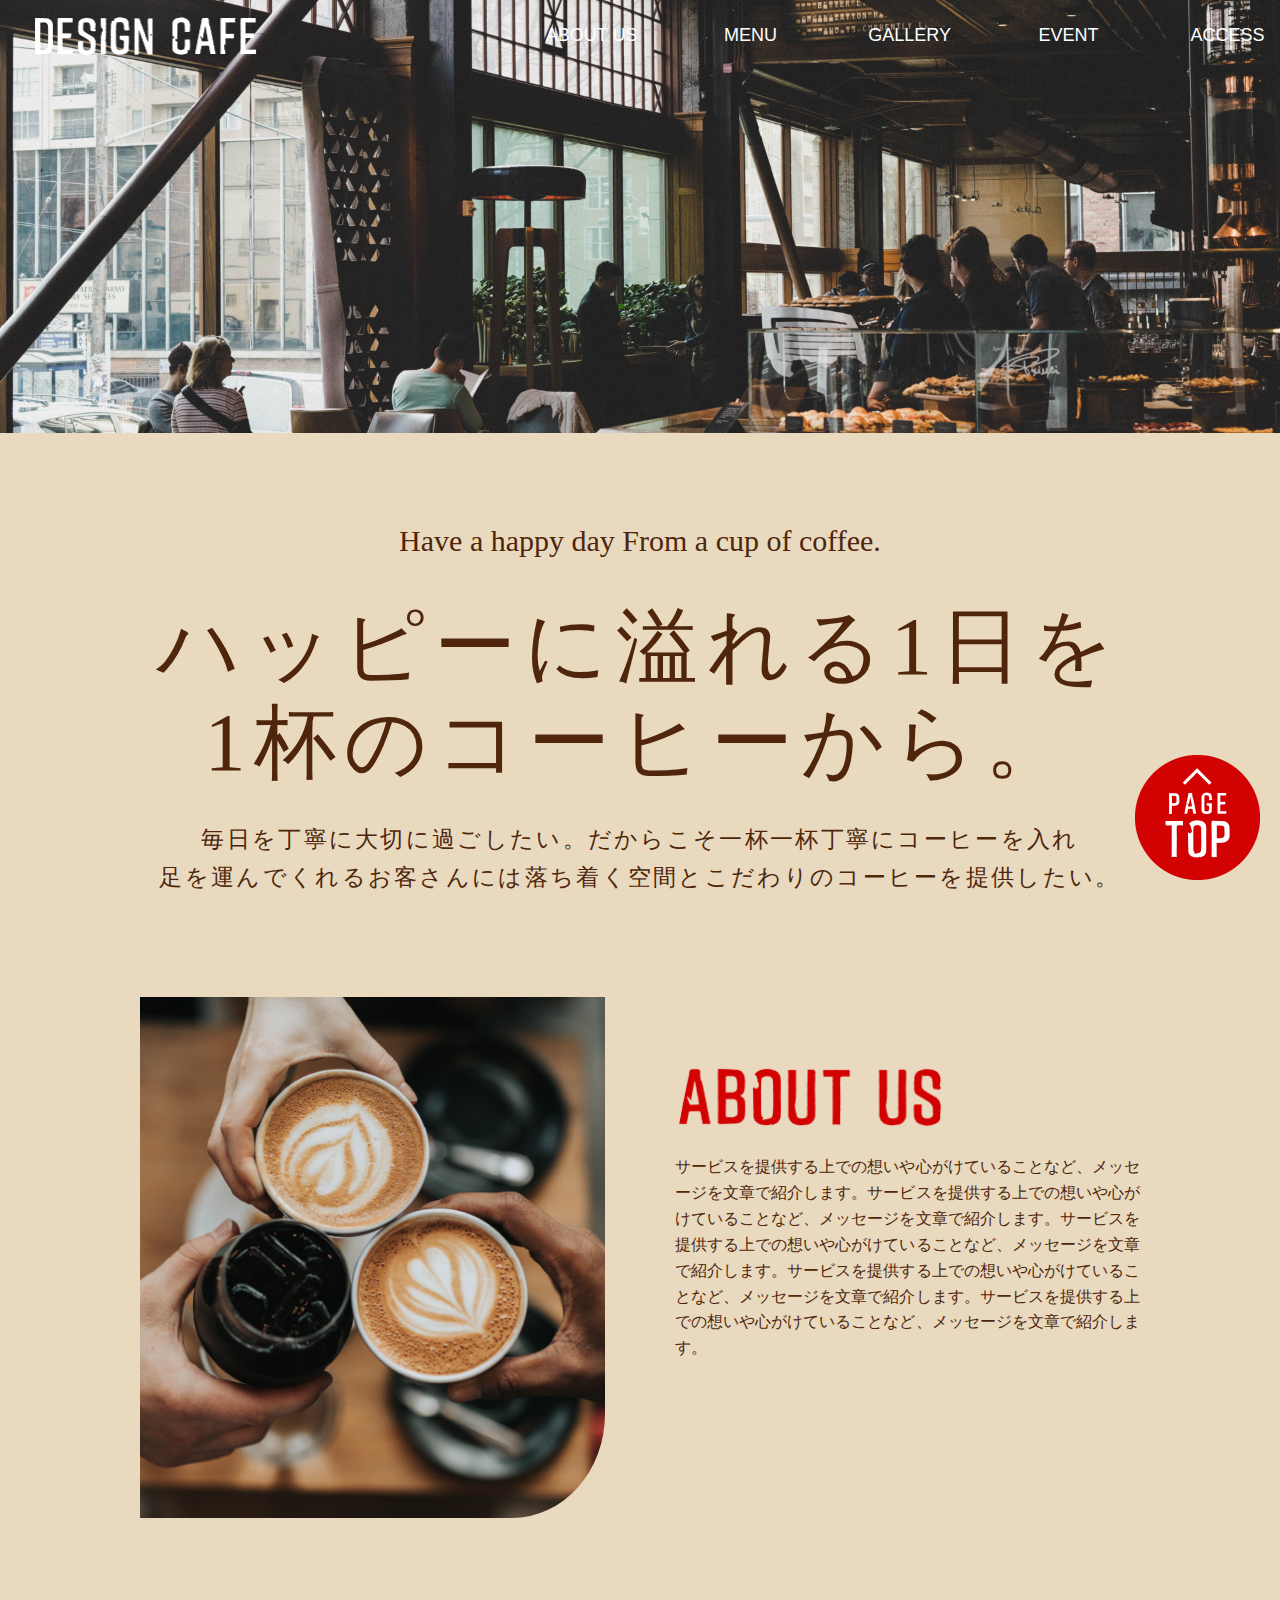
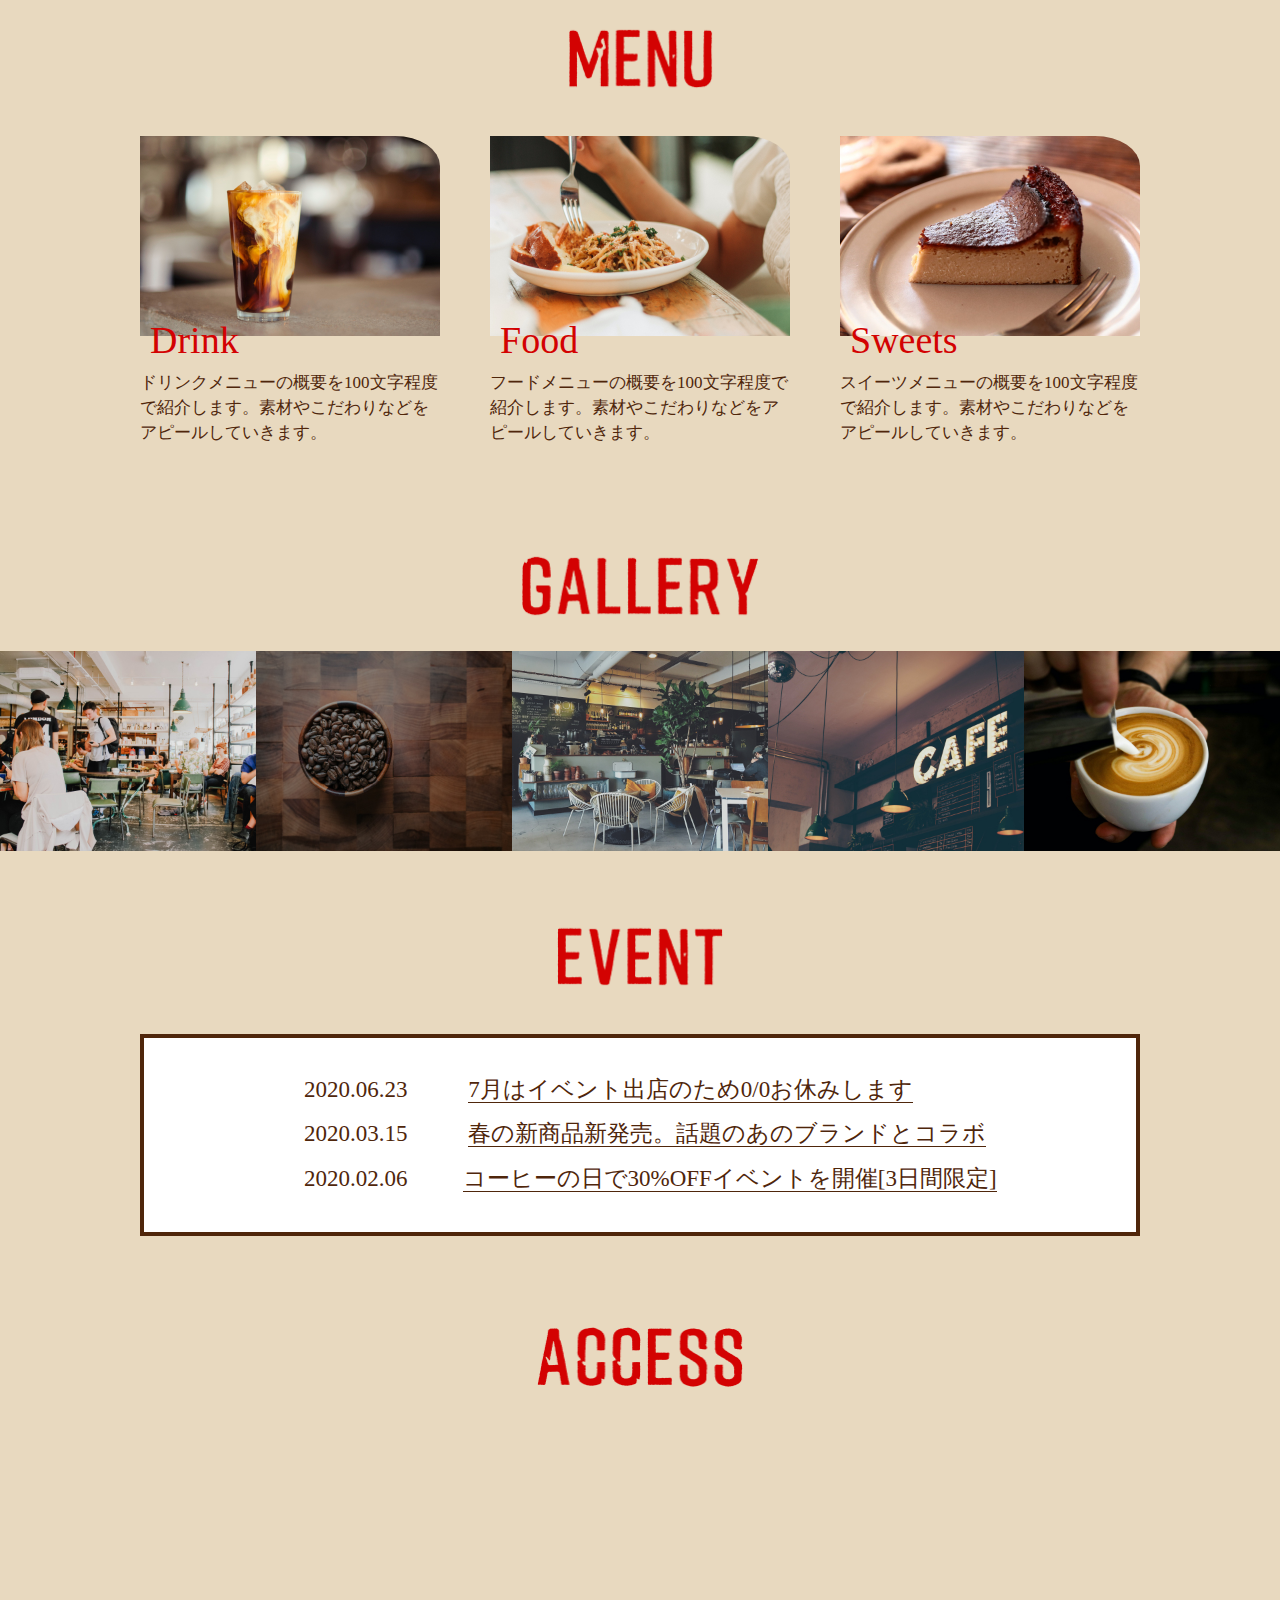
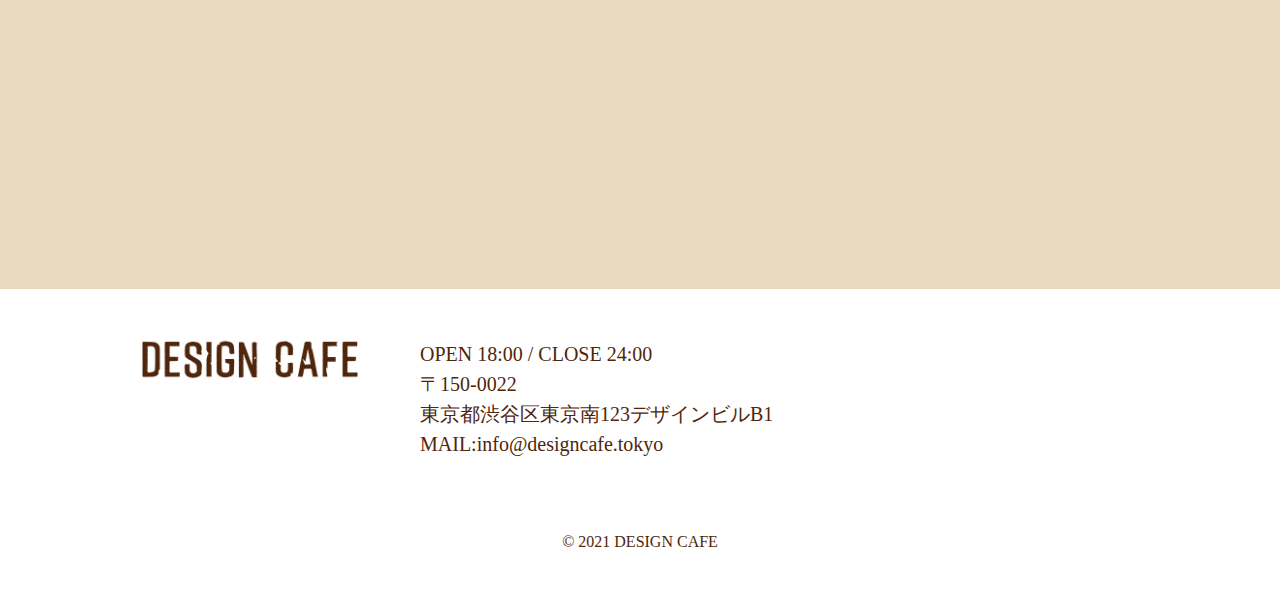
==== cafesiteのコピー/index.html @ a4ca1fa0 "課題" ====
<!DOCTYPE html>
<html lang="ja">
<head>
    <meta charset="UTF-8">
    <meta name="viewport" content="width=device-width, initial-scale=1.0">
    <link rel="stylesheet" href="css/style.css">
    <script src="https://ajax.googleapis.com/ajax/libs/jquery/3.7.1/jquery.min.js"></script>
    <title>カフェサイト</title>
</head>
<body>
    <header class="header" id="headertop">
        <div class="header-wrap">
        <h1 class="logo"><img src="images/design_cafe_logo_header@2x.png" alt="カフェサイト"></h1>
        <nav class="pc-nav">
            <ul>
                <li><a href="">ABOUT US</a></li>
                <li><a href="">MENU</a></li>
                <li><a href="">GALLERY</a></li>
                <li><a href="">EVENT</a></li>
                <li><a href="">ACCESS</a></li>
            </ul>
        </nav>

        <div class="hamberger"><span></span></div>
        <nav class="sp-nav">
            <ul>
                <li><a href="">ABOUT US</a></li>
                <li><a href="">MENU</a></li>
                <li><a href="">GALLERY</a></li>
                <li><a href="">EVENT</a></li>
                <li><a href="">ACCESS</a></li>
            </ul>
        </nav>
    </div>
    <div class="slider">
        <p><picture>
            <source srcset="images/sp_main_vs@2x-100.jpg" media="(max-width: 767px)">
             <img src="images/pc_first-100.jpg" alt="デザインカフェ　店内の様
        子">
        </picture>
        </p>
    </div>
    </header>
    <div class="container">
        <div class="fixed">
            <a href="#headertop"><img src="images/to_top@2x.png" alt=""></a>
        </div>
        <section class="happy">
            <p class="happy1">Have a happy day From a cup of coffee.</p>
            <h2>ハッピーに溢れる1日を<br>1杯のコーヒーから。</h2>
            <p class="happy2">毎日を丁寧に大切に過ごしたい。<br class="happybr">だからこそ一杯一杯丁寧にコーヒーを入れ<br>
                足を運んでくれるお客さんには落ち着く空間と<br class="happybr">こだわりのコーヒーを提供したい。</p>
        </section>

        <section class="about">
            <h3><img src="images/about_us@2x.png" alt=""></h3>
             <div class="aboutimg"><img src="images/pc_about-100.jpg" alt=""></div>
                <div class="aboutwrap"> 
                    <h2><img src="images/about_us@2x.png" alt=""></h2>
                    <h3>私たちが提供する<br>こだわりのコーヒー</h3>
                    <p>サービスを提供する上での想いや心がけていることなど、メッセージを文章で紹介します。サービスを提供する上での想いや心がけていることなど、メッセージを文章で紹介します。サービスを提供する上での想いや心がけていることなど、メッセージを文章で紹介します。サービスを提供する上での想いや心がけていることなど、メッセージを文章で紹介します。サービスを提供する上での想いや心がけていることなど、メッセージを文章で紹介します。</p>
                </div>
        </section>

        <section class="menu">
            <div class="menuwrap">
                <h2 class="menuimg"><img src="images/menu@2x.png" alt=""></h2>
                <div class="menucontainer">
                    <div class="drinkmenu">
                    <img  src="images/drink_sp@2x-100.jpg" alt="">
                    <h3>Drink</h3>
                    <p>ドリンクメニューの概要を100文字程度で紹介します。素材やこだわりなどをアピールしていきます。</p>
                    </div>
                    <div class="foodmenu">
                    <img src="images/food_sp@2x-100.jpg" alt="">
                    <h3>Food</h3>
                    <p>フードメニューの概要を100文字程度で紹介します。素材やこだわりなどをアピールしていきます。</p>
                    </div>
                    <div class="sweetsmenu">
                    <img src="images/cake_sp@2x-100.jpg" alt="">
                    <h3>Sweets</h3>
                    <p>スイーツメニューの概要を100文字程度で紹介します。素材やこだわりなどをアピールしていきます。</p>
                    </div>
                </div>
            </div>
        </section>
     </div>
        <section class="gallery">
            <h2 class="galleryimg"><img src="images/gallery@2x.png" alt=""></h2>
                <div class="gallerywrap">
                    <img src="images/pc_gallary_05-100.jpg" alt="">
                    <img src="images/pc_gallary_04-100.jpg" alt="">
                    <img src="images/pc_gallary_03-100.jpg" alt="">
                    <img src="images/pc_gallary_02-100.jpg" alt="">
                    <img src="images/pc_gallary_01-100.jpg" alt="">
                </div>
        </section>
        <div class="container">
        <section class="event">
            <h2 class="eventimg"><img src="images/event@2x.png" alt=""></h2>
            <div class="eventwrap">
                <ul class="eventul">
                    <li>2020.06.23 <span>7月はイベント出店のため0/0...</span></li>
                    <li>2020.03.15 <span>春の新商品新発売。話題のあのブランド...</span>  </li>
                    <li>2020.02.06<span>コーヒーの日で30%OFFイベントを...</span></li>
                </ul>
                <ul>
                    <li >2020.06.23 <span>7月はイベント出店のため0/0お休みします</span></li>
                    <li >2020.03.15 <span>春の新商品新発売。話題のあのブランドとコラボ</span>  </li>
                    <li >2020.02.06<span>コーヒーの日で30%OFFイベントを開催[3日間限定]</span></li>
                </ul>  
                
            </div>
        </section>
  </div>
 <section class="acccess">
            <h2 class="acccessimg"><img src="images/access@2x.png" alt=""></h2>
            <iframe src="https://www.google.com/maps/embed?pb=!1m14!1m8!1m3!1d13070.159465931658!2d135.7566536!3d35.0182218!3m2!1i1024!2i768!4f13.1!3m3!1m2!1s0x6001087ea1a7e445%3A0x91e4b930ada893e8!2z5Lqs6YO944Kr44Os44O86KO95L2c5omAIOOCq-ODquODqw!5e0!3m2!1sja!2sjp!4v1720626451304!5m2!1sja!2sjp" width="600" height="450" style="border:0;" allowfullscreen="" loading="lazy" referrerpolicy="no-referrer-when-downgrade"></iframe>
        </section>


     <footer class="footer">
        <div class="footerback">
        <div class="footerwrap">
            <img class="footerimg" src="images/design_cafe_logo_footer@2x.png" alt="">
            <ul class="footerul">
                <li>OPEN 18:00 / CLOSE 24:00</li>
                <li>〒150-0022</li>
                <li>東京都渋谷区東京南123デザインビルB1</li>
                <li>MAIL:info@designcafe.tokyo</li>
            </ul>
        </div>
    </div>
        <p class="designcafe">© 2021 DESIGN CAFE</p>
        </footer>
        <script>
            $(function() {
                $(".hamberger").on("click", function () {
                    $(".sp-nav").fadeToggle();
                    $(".hamberger").toggleClass("open");
                });
            });
        </script>
</body>
</html>
---- cafesiteのコピー/css/style.css ----
@charset "utf-8";
html,
body,
header,
footer,
main,
section,
h1,
h2,
h3,
ul,
li,
p,
dl,
dt,
dd {
    margin: 0;
    padding: 0;
    line-height: 1;
    color: #4f260b;
    font-family: "游明朝", YuMincho, "Hiragino Mincho ProN W3",
        "ヒラギノ明朝 ProN W3", "Hiragino Mincho ProN", "HG明朝E", "ＭＳ Ｐ明朝",
        "ＭＳ 明朝", serif;
    font-feature-settings: "palt";
}

a {
    /*下線を消す*/
    text-decoration: none;
    /*色を消す*/
    color: inherit;
    transition: 0.3s;
}

a:hover {
    opacity: 0.7;
}

ul {
    /*左の「・」を消す*/
    list-style: none;
}

img {
    max-width: 100%;
    vertical-align: bottom;
    border: none;
}

body {
    background-color: #e8d9bf;
}


/* ヘッダー */

.header {
    position: relative;
}

.header-wrap {
    display: flex;
    justify-content: space-between;
    align-items: center;
    padding-left: 2.51%;
    padding-top: 10px;
    position: absolute;
    top: 0;
    left: 0;
    width: 100%;
    box-sizing: border-box;
}

.logo {
    width: 226.7px;
}

.pc-nav ul {
    display: flex;
}

.pc-nav ul li {
    width: 104.99px;
    font-size: 18px;
    color: #fff;
    text-align: center;
    font-family:  "游ゴシック体", YuGothic, "游ゴシック Medium",
    "Yu Gothic Medium", "游ゴシック", "Yu Gothic", sans-serif;;
    margin-right: 54px;


}

.pc-nav ul li:last-child {
    margin-right: 0;
}

.slider img {
    width: 100%;
}





/* コンテナー */
.container {
    max-width: 1000px;
    padding:0 10px;
    margin: 0 auto;
    font-feature-settings: "palt";
    font-family: 游明朝体;

}

.fixed {
    width: 125px;
    height: 125px;
    position: fixed;
    bottom: 20px;
    right: 20px;
}

/* ハッピー */

.happy {
    padding-top: 50px;
    text-align: center;
    display: block;
    
    
}



 .happy1 {
    font-size: 30px;
    line-height: 3.86;
   

}

.happy h2 {
    line-height: 1.17;
    letter-spacing: 0.1em;
    font-size: 82px;
    font-weight: lighter;
    

}

.happy2 {
    margin-top: 30px;
    font-size: 23px;
    line-height: 1.65;
    letter-spacing: 0.1em;

}   
.happybr {
    display: none;
}
/* アバウト */

.about {
    margin-top: 100px;
    display: flex;
    margin-bottom: 100px;
}

.aboutimg img {
    width: 100%;
    height: 100%;
    border-bottom-right-radius: 20%;
}

.aboutwrap {
    width: 50%;
    margin-left: 70px;
    margin-top: 60px;
    
}

.aboutwrap img {
    width: 270px;
    
}

.aboutwrap h3 {
    font-size: 44px;
    line-height: 1.5;
    font-weight: lighter;
    margin-top: 51px;
}

.aboutwrap p {
    font-size: 16px;
    line-height: 1.62;
    margin:20px 0 30px 0;
    text-align: justify;
}

.about h3 {
    display: none;
}

/* メニュー */
.menu img {
    display: block;
    border-top-right-radius: 15%;
}

.menu h3 {
    color: #d30202;
    font-size: 38px;
    font-weight: lighter;
    margin-top: -15px;
    margin-left: 10px;
}

.menu p {
    margin-top: 12px;
    font-size: 17px;
    line-height: 1.47;
}
/* .menuwrap {
    flex-direction: column;
} */

.menuimg img{
    width: 151px;
    height: 78px;
    margin: 0 auto;
}

.menucontainer {
    display: flex;
    margin-top: 40px;
   
}

.drinkmenu {
    width: 30%;
}
.foodmenu {
    width: 30%;
    padding-left: 50px;
}
.sweetsmenu {
    width: 30%;
    padding-left: 50px;
}

/* ギャラリー */

.gallery {
    
    margin-top: 100px;  
    margin-bottom: 65px;  
   
}
.galleryimg {
    width: 245px;
    height: 75px;
    margin: 0 auto;
}


.gallerywrap {
    display: flex;
    margin-top: 30px;
   
   
}

.gallerywrap img {
    width: 20%;
   
}

/* .gallerywrap {
    position: relative;
    

}

.gallerywrap::after {
    position: absolute;
    top: 50%;
    bottom: 50%;
    content: "";
    display: block;
    width: 8px;
    height: 8px;
    border-top: 2px solid #333;
    border-right: 2px solid #333;
    transform: rotate(45deg);
    z-index: 1000;
    background-color: #d30202;
} */



/* イベント */

.eventul li {
    display: none;
}


.eventwrap {
    border: 4px solid #4f260b;
    flex-direction: column;
    margin-top: 40px;
    background-color: #ffffff;
    border-spacing: 0;
}

.eventimg {
    width: 173px;
    height: 78px;
    margin: 0 auto;
}

.eventwrap ul{
    display: flex;
    flex-wrap: wrap;

}

.eventwrap li {
    padding-left: 160px;
    text-align: center;
    font-size: 23px;
    line-height: 1.95;
    font-weight: lighter;
}
.eventwrap  li span {
    margin: 20px 0px 0px 55px;
    width: 70%;
    font-size: 23px;
    line-height: 1.95;
    font-weight: lighter;
    border-bottom: 1px solid #4f260b;
   
}

.eventwrap li:first-child {
    padding-top: 30px;
}

.eventwrap li:last-child {
    padding-bottom: 30px;
}

/* .eventwrap li:last-child {
    text-decoration: underline;
    padding-left: 50px;
} 


.eventtable td {
    text-decoration: underline;
    font-size: 23px;
    line-height: 1.95;
    font-weight: lighter;
} */


/* アクセス */
.acccess {
    margin-top: 80px;
}

.acccessimg {
    width: 213px;
    height: 78px;
    margin: 0 auto;
}

.acccess iframe {
    margin-top: 45px;
    display: block;
    width: 100%;
  
}

/* フッター */

.footer {
   margin: 0 auto;
   background-color: #ffffff;
   padding: 0 10px;

}
.footerback {
    width: 1000px;
    margin: 0 auto;
    background-color: #ffffff;
}
.footerimg {
    display: block;
    width: 220px;
    color: black;
    
}
.footerwrap {
    padding-top: 45px;
    margin-bottom: 30px;
    display: flex;
    align-items: flex-start;
}

.footer ul {
    font-size: 20px;
    line-height: 1.95;
    font-weight: lighter;
    margin-left: 60px;
 
}

.footer li{
    padding-top: 10px;
}


.designcafe {
    margin: 0 auto;
    width: 1000px;
    text-align: center;
    padding:50px 0;
}

.sp-nav {
    display: none;
}

.hamberger {
    display: none;
}

@media screen and (max-width:1100px) {
    .pc-nav {
        display: none;

    }

    .hamberger {
        display: block;
        cursor: pointer;
        position: absolute;
        top: 10px;
        right: 20px;
        height: 33px;
        z-index: 9999;
    }

    .hamberger span {
        width: 33px;
        height: 2px;
        background: #fff;
        display: block;
        position: relative;
        top: 10px;
        transition: 0.3s;
       }

    .hamberger span::before,
    .hamberger span::after {
        content: "";
        width: 33px;
        height: 2px;
        background: #fff;
        display: block;
        position: absolute;
        transition: 0.3s;
    }

    .hamberger span::before {
        bottom: 10px;
    }

    .hamberger span::after {
        top: 10px;
    }

    .open  span {
        background: transparent;
    }

    .open span::before {
        bottom: 0;
        transform: rotate(45deg);
    }

    .open span::after {
        top: 0;
        transform: rotate(135deg);
    }

    .sp-nav {
        height: 100vh;
        width: 100%;
        position: absolute;
        top: 0;
        left: 0;
        background: rgba(0, 0, 0, 0.7);

    }
    .sp-nav ul {
        height: 100%;
        display: flex;
        flex-direction: column;
        justify-content: center;
    }

    .sp-nav ul li a {
        display: block;
        padding: 10px 0;
        font-size: 18px;
        color: #fff;
        text-align: center;
        font-family:  "游ゴシック体", YuGothic, "游ゴシック Medium",
        "Yu Gothic Medium", "游ゴシック", "Yu Gothic", sans-serif;
    }

    .happy1 {
        font-size: 24px;
    }
    .happy h2 {
        font-size: 36px;
    }
    .happy2 {
        font-size: 22px;
    }
    .aboutwrap h3 {
        font-size: 38px;
    }

    @media screen and (max-width:767px) {
        .happy1 {
            font-size: 16px;
        }

        .happybr {
            display: block;
        }
        .happy h2 {
            font-size: 30px;
        }

        .happy2 {
            font-size: 16px;
        }
        .about h3 {
            display: block;
            margin: 0 auto;
            width: 160px;
           
        }
        .about h2 {
            display: none;
        }
        .about {
            display: flex;
            flex-direction: column;
          
        }

        .aboutimg  img{
            border-bottom-right-radius: 0%;
        }

        .aboutwrap {
            width: 100%;
            margin: 0;
        }

        .aboutwrap h3 {
            font-size: 36px;
            width: 286px;
            margin: 35px 0 0 20px;

        }

        .aboutwrap p {
           padding: 30px 20px 0 20px;
        }

        .menucontainer {
            display: flex;
            flex-direction: column;
        }

        .drinkmenu {
            width: 85%;
            margin: 0 auto;
        }
        .drinkmenu h3 {
            padding-bottom: 5px;
        }

        .drinkmenu p {
            padding-bottom: 30px;
            font-size: 17px;
        
        }

        .foodmenu {
            width: 85%;
            padding: 0;
            margin: 0 auto;
        }
        .foodmenu h3 {
            padding-bottom: 5px;
            font-size: 40px;
        }

        .foodmenu p {
            padding-bottom: 30px;
            font-size: 17px;
        }

        .sweetsmenu {
            width: 85%;
            padding: 0;
            margin: 0 auto;
        }

        .sweetsmenu h3 {
            padding-bottom: 5px;
        }
        .sweetsmenu p {
            padding-bottom: 30px;
            font-size: 17px;
        }

        .gallerywrap img:first-child {
            width: 100%;
            position: relative;
            z-index: 1000;
        }
        .gallerywrap img:nth-child(n+2) {
            position: absolute;
            top: 0;
            left: 0;
        }


        .eventwrap li{
           display: none;
        }

        .eventul li {
            padding: 15px 0 0 0;
            display: flex;
            flex-direction: column;
            font-size: 20px;
        }

        .eventul {
            display: block;
            
            
        }

        .eventwrap li span {
            width: 100%;
            margin: 0;
            font-size: 16px;
           margin-left: 20px;
           text-decoration: underline;
           border-bottom: none;
           
        }

        .acccess iframe  {
            width: 100vw;
        }

        .footer {
            padding: 0;
        }
        .footerback {
            width: 100vw;
            margin: 0;
        }
        .footerwrap {
            display: flex;
            flex-direction: column;
        }
        .footerwrap ul {
            margin: 0;
            padding-left: 15px;
        }

        .footerimg {
            margin-bottom: 30px;
            padding-left: 15px;
        }

        .designcafe {
            width: 100vw;
            margin: 0;
        }

    }   }
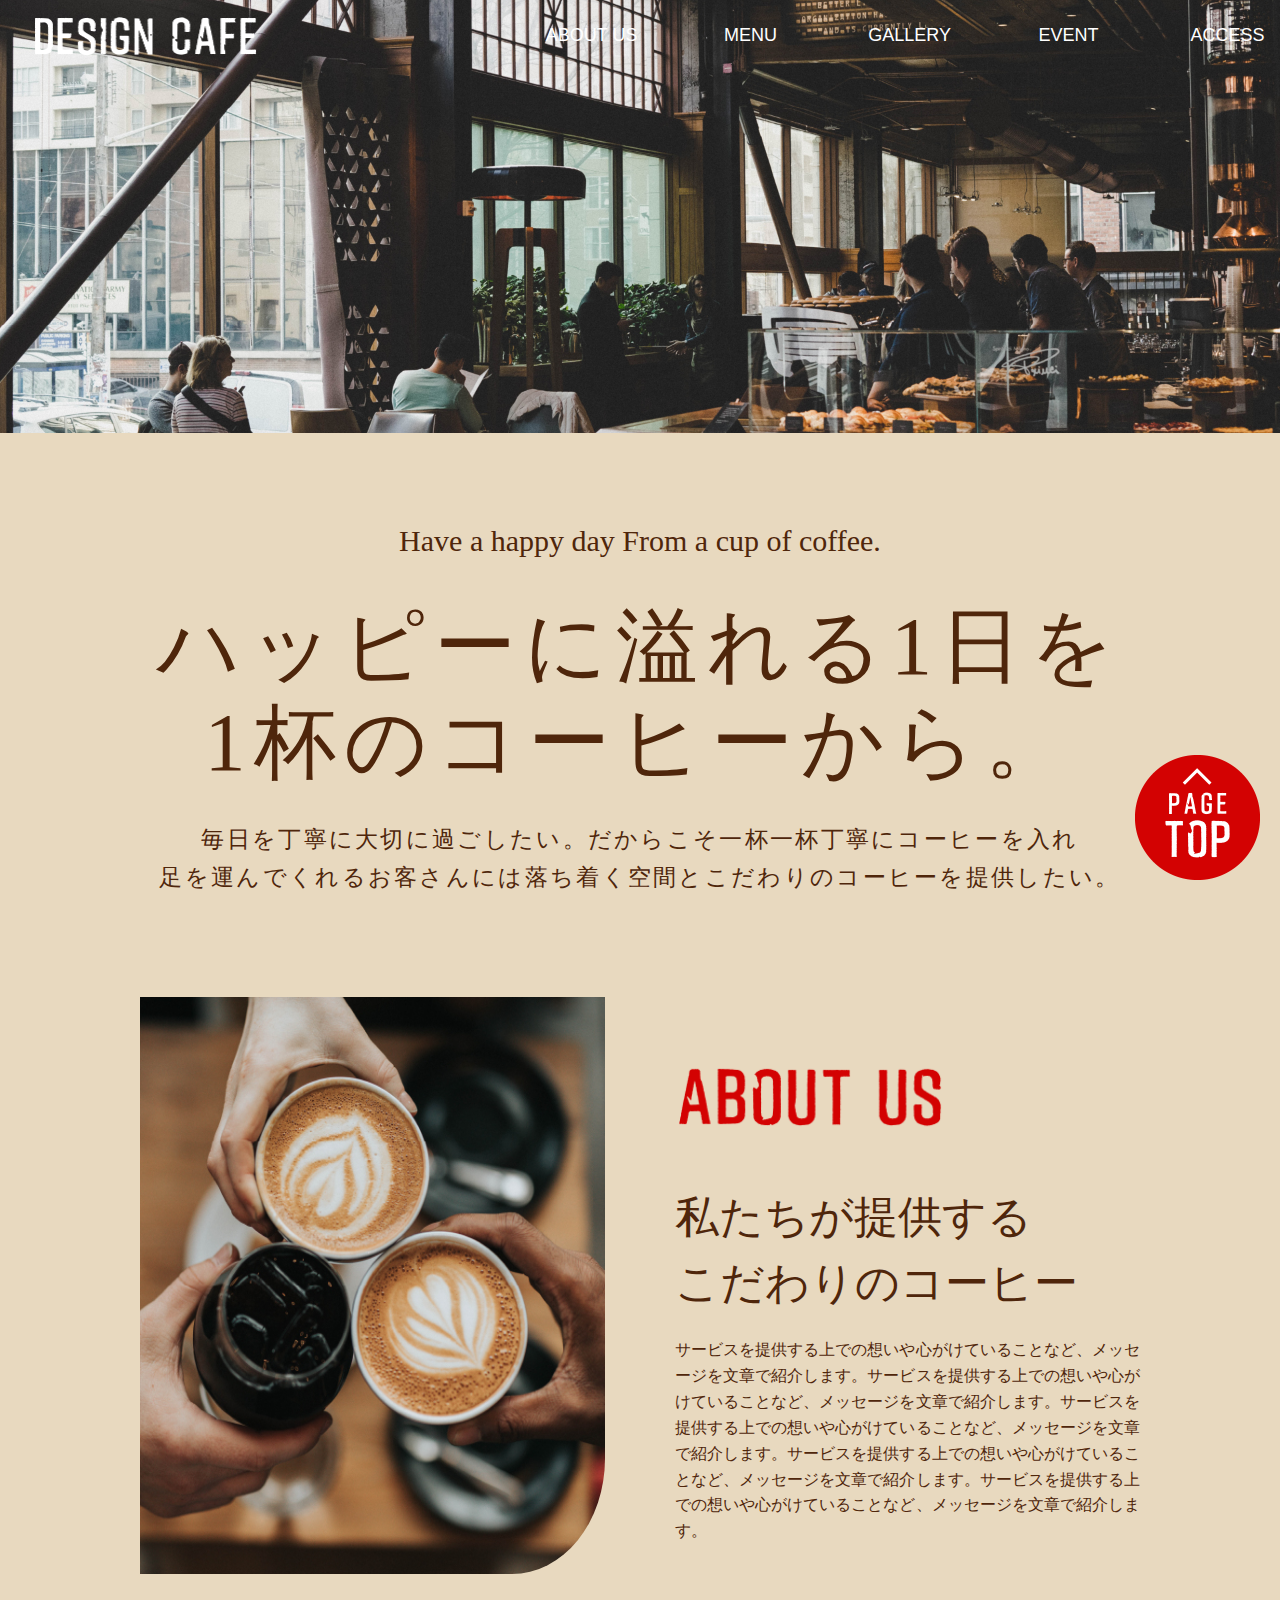
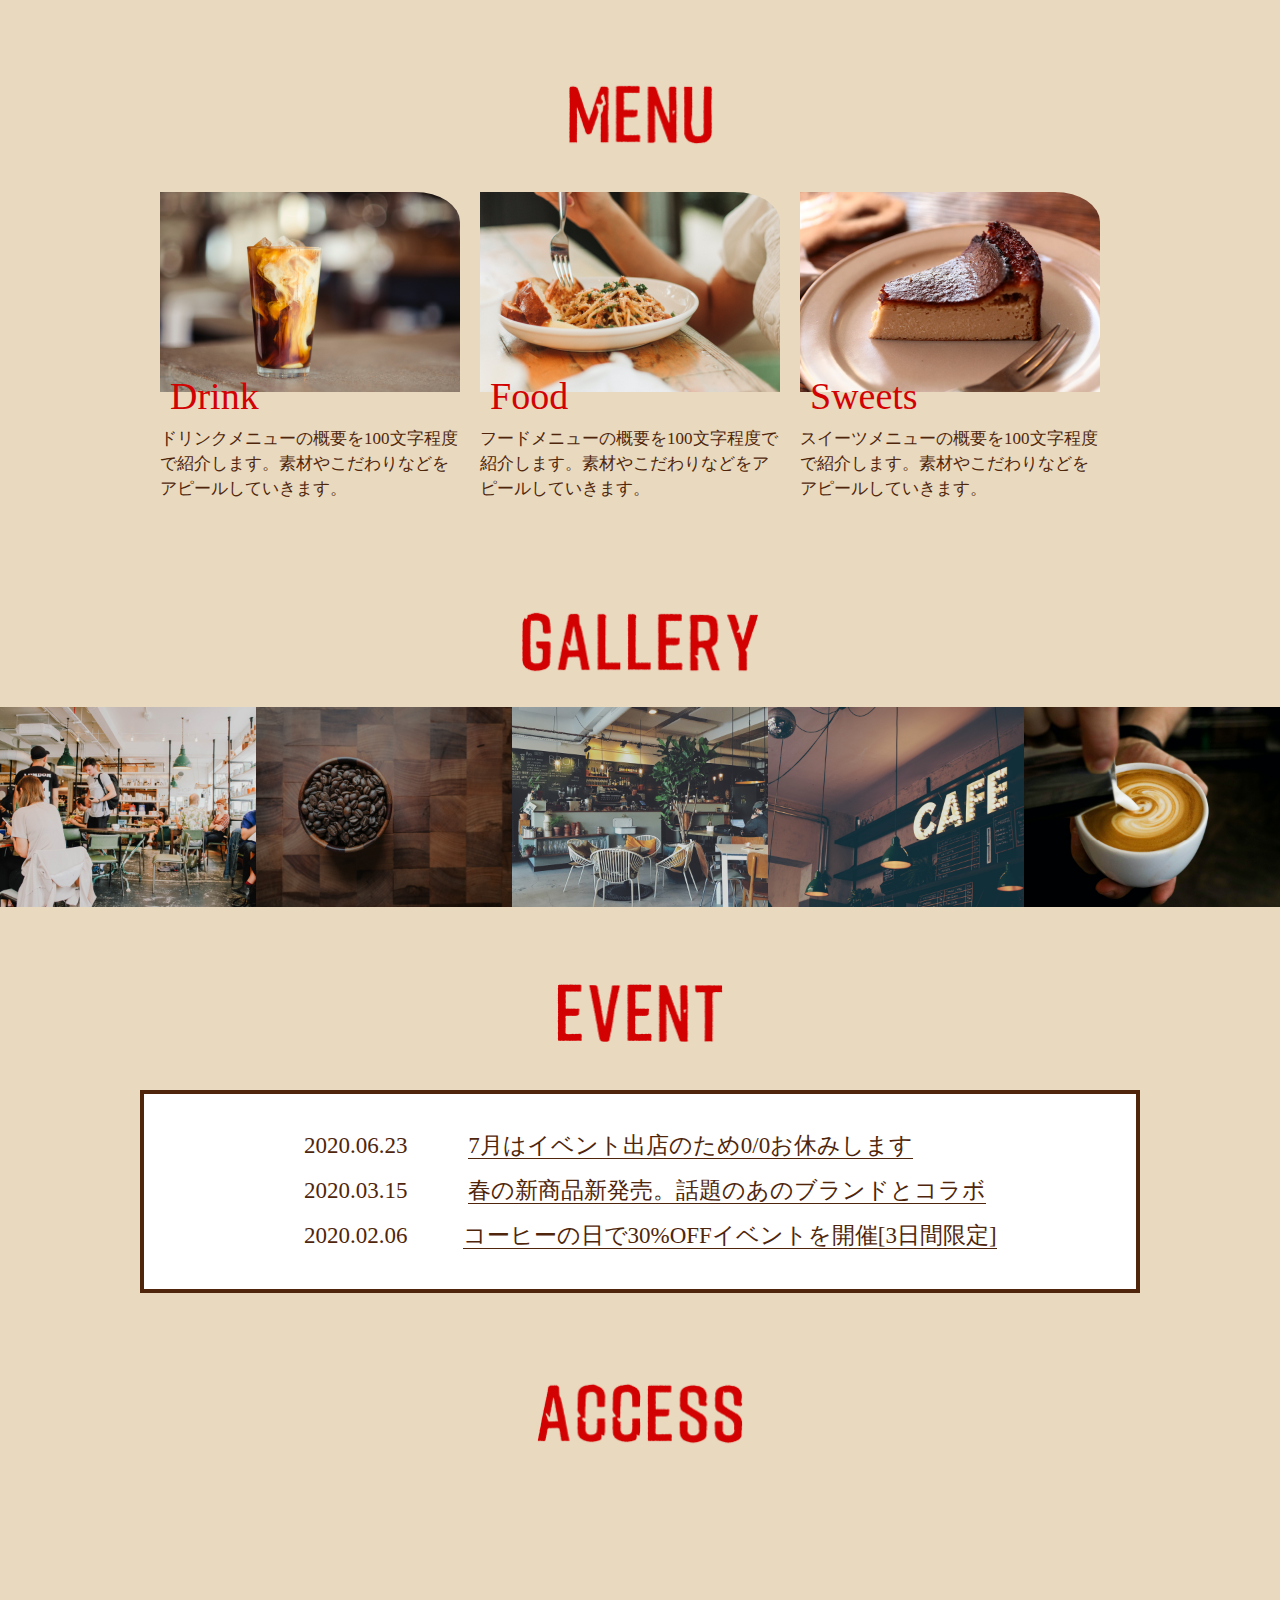
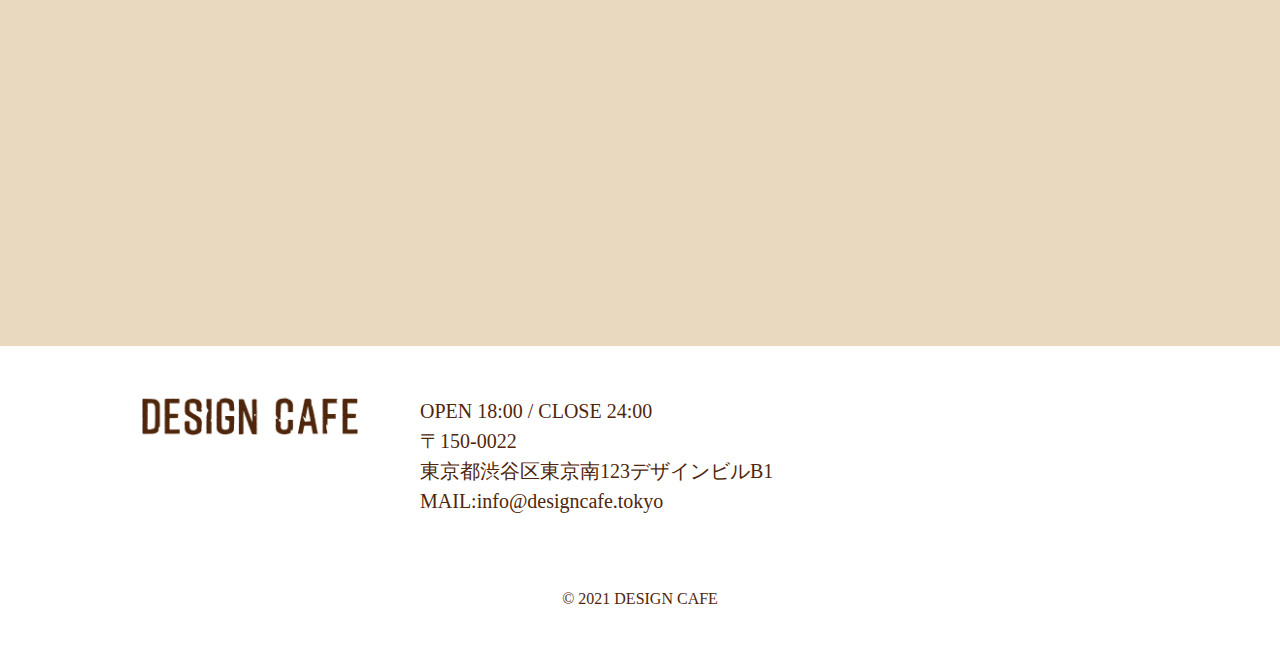
==== commit 71f6efdc: "課題修正" ====
--- a/cafesiteのコピー/index.html
+++ b/cafesiteのコピー/index.html
@@ -53,8 +53,9 @@
         </section>
 
         <section class="about">
-            <h3><img src="images/about_us@2x.png" alt=""></h3>
-             <div class="aboutimg"><img src="images/pc_about-100.jpg" alt=""></div>
+            <h3 class="aboutsp">
+               <img src="images/about_us@2x.png" alt=""></h3>
+             <div class="aboutimg"> <picture><source srcset="images/about_us@2x-100.jpg" media="(max-width: 767px)"><img src="images/pc_about-100.jpg" alt=""></picture></div>
                 <div class="aboutwrap"> 
                     <h2><img src="images/about_us@2x.png" alt=""></h2>
                     <h3>私たちが提供する<br>こだわりのコーヒー</h3>
@@ -66,17 +67,17 @@
             <div class="menuwrap">
                 <h2 class="menuimg"><img src="images/menu@2x.png" alt=""></h2>
                 <div class="menucontainer">
-                    <div class="drinkmenu">
+                    <div class="cafemenu">
                     <img  src="images/drink_sp@2x-100.jpg" alt="">
                     <h3>Drink</h3>
                     <p>ドリンクメニューの概要を100文字程度で紹介します。素材やこだわりなどをアピールしていきます。</p>
                     </div>
-                    <div class="foodmenu">
+                    <div class="cafemenu">
                     <img src="images/food_sp@2x-100.jpg" alt="">
                     <h3>Food</h3>
                     <p>フードメニューの概要を100文字程度で紹介します。素材やこだわりなどをアピールしていきます。</p>
                     </div>
-                    <div class="sweetsmenu">
+                    <div class="cafemenu">
                     <img src="images/cake_sp@2x-100.jpg" alt="">
                     <h3>Sweets</h3>
                     <p>スイーツメニューの概要を100文字程度で紹介します。素材やこだわりなどをアピールしていきます。</p>
@@ -99,11 +100,6 @@
         <section class="event">
             <h2 class="eventimg"><img src="images/event@2x.png" alt=""></h2>
             <div class="eventwrap">
-                <ul class="eventul">
-                    <li>2020.06.23 <span>7月はイベント出店のため0/0...</span></li>
-                    <li>2020.03.15 <span>春の新商品新発売。話題のあのブランド...</span>  </li>
-                    <li>2020.02.06<span>コーヒーの日で30%OFFイベントを...</span></li>
-                </ul>
                 <ul>
                     <li >2020.06.23 <span>7月はイベント出店のため0/0お休みします</span></li>
                     <li >2020.03.15 <span>春の新商品新発売。話題のあのブランドとコラボ</span>  </li>
--- a/cafesiteのコピー/css/style.css
+++ b/cafesiteのコピー/css/style.css
@@ -199,7 +199,7 @@
     text-align: justify;
 }
 
-.about h3 {
+.aboutsp {
     display: none;
 }
 
@@ -222,13 +222,10 @@
     font-size: 17px;
     line-height: 1.47;
 }
-/* .menuwrap {
-    flex-direction: column;
-} */
+
 
 .menuimg img{
     width: 151px;
-    height: 78px;
     margin: 0 auto;
 }
 
@@ -238,17 +235,16 @@
    
 }
 
-.drinkmenu {
+.cafemenu {
+    justify-content: space-around;
     width: 30%;
-}
-.foodmenu {
-    width: 30%;
-    padding-left: 50px;
-}
-.sweetsmenu {
-    width: 30%;
-    padding-left: 50px;
-}
+    padding-left: 20px;
+}
+
+
+
+
+
 
 /* ギャラリー */
 
@@ -277,39 +273,9 @@
    
 }
 
-/* .gallerywrap {
-    position: relative;
-    
-
-}
-
-.gallerywrap::after {
-    position: absolute;
-    top: 50%;
-    bottom: 50%;
-    content: "";
-    display: block;
-    width: 8px;
-    height: 8px;
-    border-top: 2px solid #333;
-    border-right: 2px solid #333;
-    transform: rotate(45deg);
-    z-index: 1000;
-    background-color: #d30202;
-} */
-
-
-
-/* イベント */
-
-.eventul li {
-    display: none;
-}
-
 
 .eventwrap {
     border: 4px solid #4f260b;
-    flex-direction: column;
     margin-top: 40px;
     background-color: #ffffff;
     border-spacing: 0;
@@ -321,15 +287,14 @@
     margin: 0 auto;
 }
 
-.eventwrap ul{
-    display: flex;
-    flex-wrap: wrap;
+.eventul span{
+    display: block;
+    
 
 }
 
 .eventwrap li {
     padding-left: 160px;
-    text-align: center;
     font-size: 23px;
     line-height: 1.95;
     font-weight: lighter;
@@ -373,7 +338,6 @@
 
 .acccessimg {
     width: 213px;
-    height: 78px;
     margin: 0 auto;
 }
 
@@ -393,7 +357,7 @@
 
 }
 .footerback {
-    width: 1000px;
+    max-width: 1000px;
     margin: 0 auto;
     background-color: #ffffff;
 }
@@ -425,7 +389,7 @@
 
 .designcafe {
     margin: 0 auto;
-    width: 1000px;
+    max-width: 1000px;
     text-align: center;
     padding:50px 0;
 }
@@ -535,8 +499,9 @@
     .aboutwrap h3 {
         font-size: 38px;
     }
-
-    @media screen and (max-width:767px) {
+  } 
+    
+  @media screen and (max-width:767px) {
         .happy1 {
             font-size: 16px;
         }
@@ -550,6 +515,12 @@
 
         .happy2 {
             font-size: 16px;
+        }
+        
+    
+        .aboutsp {
+            display: block;
+            width: 30%;
         }
         .about h3 {
             display: block;
@@ -583,60 +554,53 @@
         }
 
         .aboutwrap p {
-           padding: 30px 20px 0 20px;
-        }
-
+           padding: 15px 20px 0 20px;
+        }
+        .aboutsp {
+            padding-bottom: 15px;
+        }
+
+        .menuimg {
+            width: 25%;
+            margin:0 auto;
+        }
         .menucontainer {
             display: flex;
             flex-direction: column;
         }
 
-        .drinkmenu {
+        .cafemenu {
             width: 85%;
             margin: 0 auto;
         }
-        .drinkmenu h3 {
+
+        .cafemenu h3{
             padding-bottom: 5px;
         }
 
-        .drinkmenu p {
+        .cafemenu p {
             padding-bottom: 30px;
             font-size: 17px;
+        }
         
-        }
-
-        .foodmenu {
-            width: 85%;
-            padding: 0;
-            margin: 0 auto;
-        }
-        .foodmenu h3 {
-            padding-bottom: 5px;
-            font-size: 40px;
-        }
-
-        .foodmenu p {
-            padding-bottom: 30px;
-            font-size: 17px;
-        }
-
-        .sweetsmenu {
-            width: 85%;
-            padding: 0;
-            margin: 0 auto;
-        }
-
-        .sweetsmenu h3 {
-            padding-bottom: 5px;
-        }
-        .sweetsmenu p {
-            padding-bottom: 30px;
-            font-size: 17px;
-        }
-
+
+        .gallery {
+            margin: 50px 0 50px 0;
+        }
+
+        .galleryimg {
+            width: 140px;
+        }
+
+        .gallerywrap {
+            margin: 0;
+        }
+
+        .gallerywrap {
+            position: relative;
+        }
         .gallerywrap img:first-child {
             width: 100%;
-            position: relative;
             z-index: 1000;
         }
         .gallerywrap img:nth-child(n+2) {
@@ -645,43 +609,49 @@
             left: 0;
         }
 
+        .eventwrap {
+            margin: 0;
+        }
+
+        .eventimg {
+            width: 25%;
+        }
 
         .eventwrap li{
-           display: none;
-        }
-
-        .eventul li {
-            padding: 15px 0 0 0;
-            display: flex;
-            flex-direction: column;
+            padding: 15px 0 0 30px;
+            display: block;
             font-size: 20px;
-        }
-
-        .eventul {
-            display: block;
-            
-            
+            overflow: hidden;
+           text-overflow: ellipsis;
+           white-space: nowrap;
+           
+          
         }
 
         .eventwrap li span {
-            width: 100%;
+            padding-left: 20px;
             margin: 0;
             font-size: 16px;
-           margin-left: 20px;
            text-decoration: underline;
            border-bottom: none;
            
+           
+        }
+
+        .acccessimg {
+            width: 30%;
         }
 
         .acccess iframe  {
-            width: 100vw;
+            margin: 0;
+            height: 180px;
         }
 
         .footer {
             padding: 0;
         }
         .footerback {
-            width: 100vw;
+            max-width: 100%;
             margin: 0;
         }
         .footerwrap {
@@ -699,8 +669,14 @@
         }
 
         .designcafe {
-            width: 100vw;
-            margin: 0;
-        }
-
-    }   }+            max-width: 100%;
+            margin: 0;
+        }
+
+        .fixed {
+            width: 100px;
+            height: 100px;
+            bottom: 10px;
+            right: 10px;
+        }
+    }